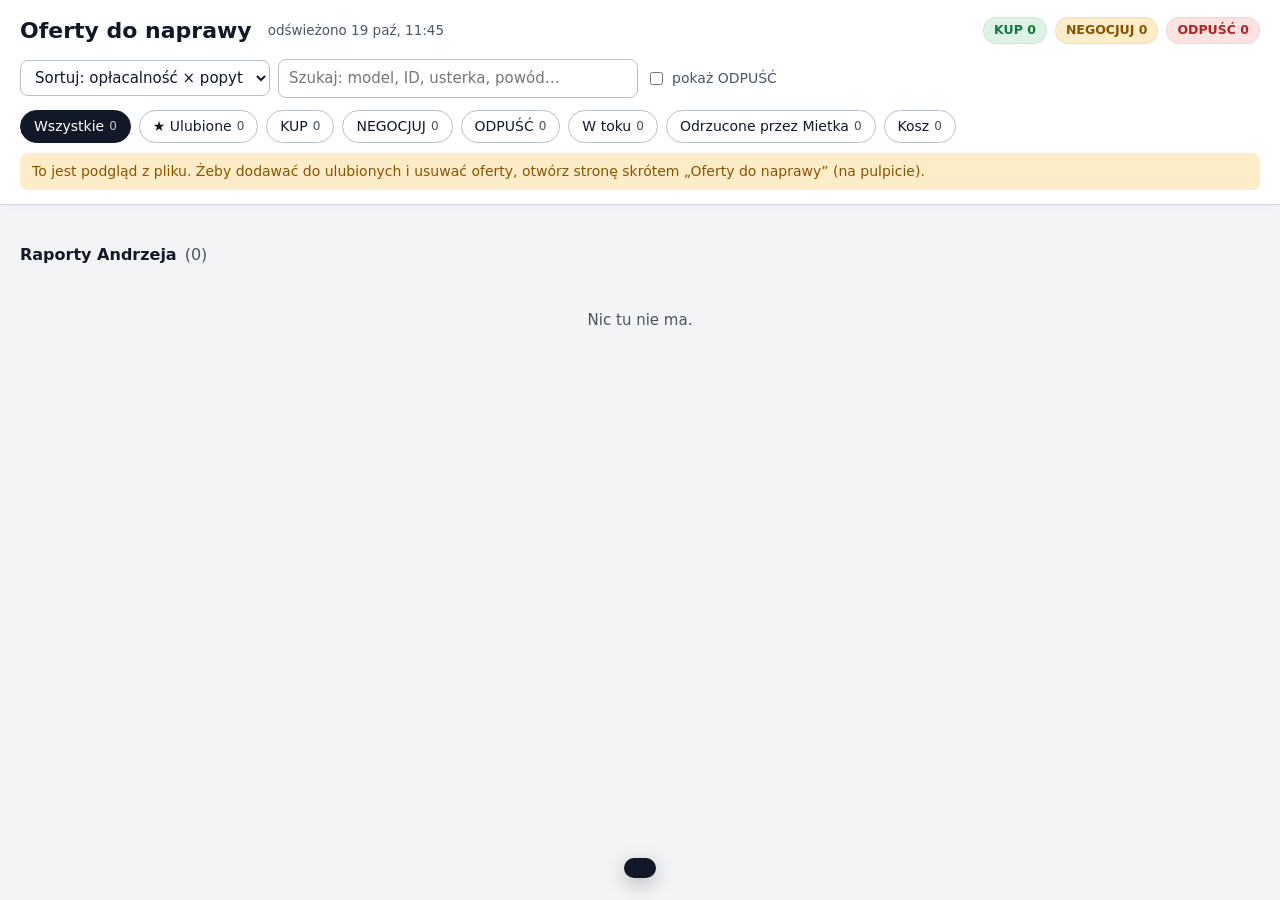
==== oferty/oferty.html @ b446073c "Add files via upload" ====
<!doctype html>
<html lang="pl">
<head>
<meta charset="utf-8">
<meta name="viewport" content="width=device-width, initial-scale=1">
<meta name="color-scheme" content="light only">
<title>Oferty do naprawy</title>
<style>
  :root {
    color-scheme: light only;
    --bg: #f3f4f6; --card: #ffffff; --fg: #111827; --muted: #4b5563; --line: #d6dae0; --soft: #f1f3f6;
    --accent: #1d5fd1; --good: #137a3f; --good-bg: #dcf3e5; --warn: #8a5300; --warn-bg: #fdecc8;
    --bad: #b42323; --bad-bg: #fde2e2; --info: #1d4fb0; --info-bg: #e0eafc; --none-bg: #e7e9ed; --star: #e0a100;
    --shadow: 0 1px 2px rgba(0,0,0,.05), 0 4px 14px rgba(0,0,0,.06); --radius: 12px;
  }
  * { box-sizing: border-box; }
  html { background: var(--bg); }
  body { margin: 0; background: var(--bg); color: var(--fg); font: 15px/1.5 "Segoe UI", system-ui, -apple-system, Roboto, sans-serif; }
  a { color: var(--accent); }
  button { font: inherit; }
  header { position: sticky; top: 0; z-index: 5; background: #fff; border-bottom: 1px solid var(--line); box-shadow: 0 1px 6px rgba(0,0,0,.04); }
  .wrap { max-width: 1400px; margin: 0 auto; padding: 14px 20px; }
  .top { display: flex; flex-wrap: wrap; align-items: center; gap: 6px 16px; }
  h1 { font-size: 22px; margin: 0; }
  .sub { color: var(--muted); font-size: 13.5px; }
  .stats { display: flex; gap: 8px; flex-wrap: wrap; margin-left: auto; }
  .tools { display: flex; flex-wrap: wrap; gap: 8px; align-items: center; margin-top: 12px; }
  select, input[type=search] { font: inherit; color: var(--fg); background: #fff; border: 1px solid #b9bfc8; border-radius: 8px; padding: 7px 10px; }
  input[type=search] { min-width: 220px; flex: 1 1 220px; max-width: 360px; }
  .chip { display: inline-flex; align-items: center; gap: 5px; border: 1px solid #b9bfc8; background: #fff; color: var(--fg); border-radius: 999px; padding: 5px 13px; font-size: 14px; cursor: pointer; }
  .chip:hover { border-color: var(--accent); }
  .chip[aria-pressed=true] { background: var(--fg); color: #fff; border-color: var(--fg); }
  .chip .n { font-size: 12px; opacity: .75; }
  label.tog { display: inline-flex; gap: 6px; align-items: center; color: var(--muted); font-size: 14px; cursor: pointer; }
  .note { background: var(--warn-bg); color: var(--warn); border-radius: 8px; padding: 8px 12px; margin-top: 10px; font-size: 14px; }
  h2 { font-size: 16px; margin: 24px 0 12px; color: var(--fg); font-weight: 700; display: flex; align-items: center; gap: 8px; }
  h2 .cnt { color: var(--muted); font-weight: 500; }
  .grid { display: grid; grid-template-columns: repeat(auto-fill, minmax(270px, 1fr)); gap: 16px; }
  .tile { position: relative; background: var(--card); border: 1px solid var(--line); border-radius: var(--radius); overflow: hidden; box-shadow: var(--shadow); display: flex; flex-direction: column; transition: transform .12s ease, border-color .12s ease; }
  .tile:hover { transform: translateY(-2px); border-color: var(--accent); }
  .tile .open { all: unset; cursor: pointer; display: flex; flex-direction: column; flex: 1; }
  .tile .open:focus-visible { outline: 3px solid var(--accent); outline-offset: -3px; }
  .tile.dim .ph img { filter: grayscale(.6); }
  .ph { position: relative; aspect-ratio: 4 / 3; background: var(--soft); overflow: hidden; }
  .ph img { width: 100%; height: 100%; object-fit: cover; display: block; }
  .ph .noimg { position: absolute; inset: 0; display: grid; place-items: center; color: var(--muted); font-size: 14px; }
  .ph .badges { position: absolute; left: 8px; top: 8px; right: 48px; display: flex; flex-wrap: wrap; gap: 6px; }
  .ph .count { position: absolute; right: 8px; bottom: 8px; background: rgba(0,0,0,.65); color: #fff; font-size: 12px; padding: 2px 8px; border-radius: 999px; }
  .star { position: absolute; right: 8px; top: 8px; z-index: 2; width: 36px; height: 36px; border-radius: 50%; border: 0; background: rgba(255,255,255,.95); box-shadow: 0 1px 4px rgba(0,0,0,.25); font-size: 20px; line-height: 36px; color: #9aa1ab; cursor: pointer; padding: 0; }
  .star.on { color: var(--star); }
  .star:hover { transform: scale(1.08); }
  .star[disabled] { cursor: not-allowed; opacity: .8; }
  .badge { display: inline-block; font-size: 12.5px; font-weight: 700; padding: 3px 10px; border-radius: 999px; white-space: nowrap; border: 1px solid rgba(0,0,0,.06); }
  .ph .badge { box-shadow: 0 1px 3px rgba(0,0,0,.18); }
  .v-KUP { background: var(--good-bg); color: var(--good); }
  .v-NEGOCJUJ { background: var(--warn-bg); color: var(--warn); }
  .v-ODPUSC { background: var(--bad-bg); color: var(--bad); }
  .v-TOKU { background: var(--info-bg); color: var(--info); }
  .v-ODRZ { background: var(--bad-bg); color: var(--bad); }
  .v-KOSZ { background: var(--none-bg); color: var(--muted); }
  .d-szybki { background: var(--good-bg); color: var(--good); }
  .d-sredni { background: var(--info-bg); color: var(--info); }
  .d-wolny { background: var(--bad-bg); color: var(--bad); }
  .d-brak { background: var(--none-bg); color: var(--muted); }
  .body { padding: 12px 14px 14px; display: flex; flex-direction: column; gap: 8px; flex: 1; }
  .title { font-weight: 650; font-size: 15.5px; line-height: 1.35; display: -webkit-box; -webkit-line-clamp: 2; -webkit-box-orient: vertical; overflow: hidden; min-height: 2.7em; }
  .money { display: flex; align-items: baseline; gap: 10px; flex-wrap: wrap; }
  .profit { font-size: 24px; font-weight: 800; letter-spacing: -.01em; }
  .pos { color: var(--good); } .neg { color: var(--bad); }
  .roi { color: var(--fg); font-weight: 600; background: var(--soft); border-radius: 6px; padding: 1px 7px; font-size: 14px; }
  .facts { display: grid; grid-template-columns: auto 1fr; gap: 3px 10px; font-size: 14px; }
  .facts dt { color: var(--muted); }
  .facts dd { margin: 0; font-weight: 600; }
  .foot { color: var(--muted); font-size: 13px; margin-top: auto; }
  .reason { background: var(--bad-bg); color: #7a1515; border-radius: 8px; padding: 7px 10px; font-size: 13.5px; }
  .risk { display: inline-flex; gap: 2px; vertical-align: -1px; margin-left: 4px; }
  .risk i { width: 6px; height: 11px; border-radius: 2px; background: #d9dde3; display: inline-block; }
  .risk i.on { background: #d88a00; } .risk.hi i.on { background: var(--bad); } .risk.lo i.on { background: var(--good); }
  .empty { color: var(--muted); padding: 30px 0; text-align: center; }
  /* szczegóły */
  dialog { border: none; padding: 0; border-radius: 14px; width: min(1120px, 96vw); max-height: 92vh; overflow: hidden; background: #fff; color: var(--fg); box-shadow: 0 20px 60px rgba(0,0,0,.35); }
  dialog::backdrop { background: rgba(17,24,39,.55); }
  .dlg { display: grid; grid-template-columns: minmax(0, 1fr) minmax(0, 1fr); grid-template-rows: 100%; height: min(92vh, 880px); }
  .gal { background: #111; display: flex; flex-direction: column; min-height: 0; }
  .gal .main { position: relative; flex: 1; min-height: 0; display: grid; place-items: center; }
  .gal .main img { max-width: 100%; max-height: 100%; object-fit: contain; display: block; }
  .gal .nav { position: absolute; top: 50%; transform: translateY(-50%); background: rgba(255,255,255,.85); color: #111; border: 0; width: 40px; height: 40px; border-radius: 50%; font-size: 22px; cursor: pointer; }
  .gal .prev { left: 10px; } .gal .next { right: 10px; }
  .thumbs { display: flex; gap: 6px; padding: 8px; overflow-x: auto; background: #1b1b1b; }
  .thumbs img { width: 64px; height: 48px; object-fit: cover; border-radius: 5px; opacity: .6; cursor: pointer; border: 2px solid transparent; flex: none; }
  .thumbs img.on { opacity: 1; border-color: #fff; }
  .info { overflow-y: auto; min-height: 0; padding: 20px 22px 24px; }
  .info h3 { margin: 0 0 8px; font-size: 19px; line-height: 1.3; padding-right: 36px; }
  .close { position: absolute; right: 12px; top: 10px; z-index: 3; background: #fff; color: var(--fg); border: 1px solid var(--line); width: 34px; height: 34px; border-radius: 50%; font-size: 19px; cursor: pointer; }
  .row { display: flex; flex-wrap: wrap; gap: 7px; align-items: center; margin: 8px 0; }
  .btn { display: inline-flex; align-items: center; gap: 6px; background: var(--accent); color: #fff; text-decoration: none; padding: 7px 14px; border-radius: 8px; font-weight: 600; font-size: 14px; border: 1px solid var(--accent); cursor: pointer; }
  .btn.ghost { background: #fff; color: var(--fg); border-color: #b9bfc8; }
  .btn.ghost.on { color: var(--warn); border-color: var(--star); background: #fff8e1; }
  .btn.danger { background: #fff; color: var(--bad); border-color: #e6a3a3; }
  .btn[disabled] { opacity: .55; cursor: not-allowed; }
  .why { background: var(--soft); border-left: 4px solid var(--accent); border-radius: 8px; padding: 10px 12px; margin: 10px 0; }
  .why.bad { border-left-color: var(--bad); background: var(--bad-bg); }
  .kpis { display: grid; grid-template-columns: repeat(auto-fill, minmax(140px, 1fr)); gap: 8px; margin: 14px 0; }
  .kpi { background: var(--soft); border: 1px solid #e3e6ea; border-radius: 10px; padding: 8px 11px; }
  .kpi .l { color: var(--muted); font-size: 12.5px; }
  .kpi .v { font-size: 18px; font-weight: 750; margin-top: 1px; }
  .sec { margin-top: 20px; }
  .sec > h4 { margin: 0 0 8px; font-size: 15px; color: var(--fg); }
  table { border-collapse: collapse; width: 100%; font-size: 14px; }
  th, td { text-align: left; padding: 7px 8px; border-bottom: 1px solid #e3e6ea; vertical-align: top; }
  th { color: var(--muted); font-weight: 600; font-size: 13px; background: var(--soft); }
  td.n, th.n { text-align: right; white-space: nowrap; }
  tr.best td { background: var(--good-bg); font-weight: 600; }
  .kv td:first-child { white-space: nowrap; color: var(--muted); width: 1%; }
  .kv td.n { white-space: normal; }
  .tbl { overflow-x: auto; }
  .desc { white-space: pre-wrap; background: var(--soft); border-radius: 10px; padding: 10px 12px; max-height: 260px; overflow-y: auto; font-size: 14px; }
  .md { font-size: 14.5px; }
  .md h4 { font-size: 15px; margin: 14px 0 6px; }
  .md table { margin: 8px 0; }
  .md code { background: var(--soft); padding: 1px 5px; border-radius: 4px; }
  .small { color: var(--muted); font-size: 13px; }
  .warn { color: var(--warn); }
  .toast { position: fixed; left: 50%; bottom: 22px; transform: translateX(-50%); background: #111827; color: #fff; padding: 10px 16px; border-radius: 10px; font-size: 14px; z-index: 50; box-shadow: 0 6px 20px rgba(0,0,0,.25); display: flex; gap: 12px; align-items: center; }
  .toast button { background: none; border: 0; color: #93c5fd; font-weight: 700; cursor: pointer; }
  @media (max-width: 820px) {
    .dlg { grid-template-columns: minmax(0, 1fr); grid-template-rows: auto auto; height: auto; max-height: 92vh; overflow-y: auto; }
    .info { overflow: visible; }
    .gal .main { min-height: 240px; }
    .gal .main img { max-height: 46vh; }
  }
</style>
</head>
<body>
<header>
  <div class="wrap">
    <div class="top">
      <h1>Oferty do naprawy</h1>
      <span class="sub" id="gen"></span>
      <div class="stats" id="stats"></div>
    </div>
    <div class="tools">
      <select id="sort" aria-label="Sortowanie">
        <option value="score">Sortuj: opłacalność × popyt</option>
        <option value="profit">Sortuj: zysk</option>
        <option value="roi">Sortuj: ROI</option>
        <option value="demand">Sortuj: popyt</option>
        <option value="risk">Sortuj: najniższe ryzyko</option>
        <option value="price">Sortuj: najtańsze</option>
        <option value="new">Sortuj: najnowsze</option>
      </select>
      <input type="search" id="q" placeholder="Szukaj: model, ID, usterka, powód…">
      <label class="tog"><input type="checkbox" id="showSkip"> pokaż ODPUŚĆ</label>
    </div>
    <div class="tools" id="vf"></div>
    <div id="modeNote"></div>
  </div>
</header>
<main><div class="wrap" id="app"></div></main>

<dialog id="dlg" aria-label="Szczegóły oferty"></dialog>
<div id="toast" class="toast" hidden></div>

<script id="dane" type="application/json">{"generated":"2026-10-19T11:45:15.328Z","offers":[]}</script>
<script>
(function () {
  'use strict';
  const TRYB = "plik";
  const LIVE = TRYB === 'serwer' && location.protocol.startsWith('http');
  let RAW = JSON.parse(document.getElementById('dane').textContent || 'null') || { generated: null, offers: [] };
  const $ = (s, r) => (r || document).querySelector(s);
  const esc = (v) => String(v == null ? '' : v).replace(/[&<>"']/g, (c) => ({ '&': '&amp;', '<': '&lt;', '>': '&gt;', '"': '&quot;', "'": '&#39;' }[c]));
  const safeUrl = (u) => (typeof u === 'string' && /^https?:\/\//i.test(u) ? u : null);
  const num = (v) => (v == null || v === '' || !Number.isFinite(Number(v)) ? null : Number(v));
  const zl = (v) => (num(v) == null ? '–' : Math.round(num(v)).toLocaleString('pl-PL') + ' zł');
  const signed = (v) => (num(v) == null ? '–' : (num(v) >= 0 ? '+' : '−') + Math.abs(Math.round(num(v))).toLocaleString('pl-PL') + ' zł');
  const pct = (v) => (num(v) == null ? '–' : Math.round(num(v)) + '%');
  const fold = (s) => String(s || '').toLowerCase().normalize('NFD').replace(/[̀-ͯ]/g, '').replace(/ł/g, 'l');
  const when = (iso) => { if (!iso) return ''; const d = new Date(iso); return isNaN(d) ? '' : d.toLocaleString('pl-PL', { day: 'numeric', month: 'short', hour: '2-digit', minute: '2-digit' }); };

  const DEMAND = {
    szybki: { label: 'popyt szybki', cls: 'd-szybki', w: 1, rank: 0 },
    sredni: { label: 'popyt średni', cls: 'd-sredni', w: 0.85, rank: 1 },
    brak: { label: 'popyt: brak danych', cls: 'd-brak', w: 0.75, rank: 2 },
    wolny: { label: 'popyt wolny', cls: 'd-wolny', w: 0.6, rank: 3 }
  };
  const VERDICT = { KUP: { cls: 'v-KUP', label: 'KUP', rank: 0 }, NEGOCJUJ: { cls: 'v-NEGOCJUJ', label: 'NEGOCJUJ', rank: 1 }, ODPUSC: { cls: 'v-ODPUSC', label: 'ODPUŚĆ', rank: 3 } };

  function demandKey(v) {
    const f = fold(typeof v === 'object' && v ? v.level : v);
    if (/szyb/.test(f)) return 'szybki';
    if (/sred/.test(f)) return 'sredni';
    if (/woln/.test(f)) return 'wolny';
    return 'brak';
  }
  function verdictKey(v) {
    const f = fold(v).toUpperCase();
    if (/NEGOC/.test(f)) return 'NEGOCJUJ';
    if (/ODPUS/.test(f)) return 'ODPUSC';
    if (/\bKUP\b/.test(f) && !/NIE KUP/.test(f)) return 'KUP';
    return null;
  }

  function normalize(o) {
    const sz = o.sz && !o.sz.__error ? o.sz : {};
    const r = o.r && !o.r.__error ? o.r : null;
    const odrz = o.odrz && !o.odrz.__error ? o.odrz : null;
    const variants = r && Array.isArray(r.warianty) ? r.warianty.filter(Boolean) : [];
    let best = variants.find((v) => v.najlepszy) || null;
    if (!best) for (const v of variants) if (num(v.zysk) != null && (!best || num(v.zysk) > num(best.zysk))) best = v;
    const status = o.kosz ? 'kosz' : r ? 'raport' : odrz ? 'odrzucona' : 'w toku';
    let vk = r ? verdictKey(r.werdykt) : null;
    const dk = demandKey((r && r.popyt) || sz.demand);
    const buy = r && num(r.koszt_zakupu) != null ? num(r.koszt_zakupu) : num(sz.price_pln) != null ? num(sz.price_pln) + (num(sz.shipping_pln) || 0) : null;
    // „KUP” przy cenie powyżej ceny maksymalnej to w praktyce negocjacja
    if (vk === 'KUP' && r && num(r.cena_max) != null && buy != null && buy > num(r.cena_max)) vk = 'NEGOCJUJ';
    const wer = o.wer && !o.wer.__error ? o.wer : null;
    const profit = best ? num(best.zysk) : null;
    const photos = [].concat(sz.photos || [], (r && r.zdjecia) || [], sz.photo || []).map(safeUrl).filter((u, i, a) => u && a.indexOf(u) === i);
    const score = profit != null ? profit * DEMAND[dk].w : num(sz.repair_budget_pln) != null ? num(sz.repair_budget_pln) * DEMAND[dk].w * 0.5 : -1e9;
    return {
      id: o.id, raw: o, sz, r, odrz, wer, status, vk, dk, best, variants, buy, profit, photos, score,
      roi: best ? num(best.roi) : null,
      fav: !!o.ulubione,
      added: sz.saved_at || o.updated,
      deletedAt: o.del && o.del.usunieto,
      title: sz.title || (r && r.model) || o.id,
      url: safeUrl(sz.url) || safeUrl(r && r.link),
      portal: sz.portal || (o.id.split('-')[0] || ''),
      risk: r ? num(r.ryzyko) : null,
      errors: ['sz', 'r', 'odrz', 'wer'].filter((k) => o[k] && o[k].__error).map((k) => o[k].__error),
      text: fold([o.id, sz.title, r && r.model, r && r.diagnoza, r && r.uzasadnienie, sz.description, odrz && odrz.powod].join(' '))
    };
  }

  let ALL = [];
  const load = () => { ALL = RAW.offers.map(normalize); };
  load();

  const state = { sort: 'score', view: 'all', q: '', showSkip: false };
  try { Object.assign(state, JSON.parse(localStorage.getItem('oferty-stan') || '{}')); } catch (_) { /* brak pamięci */ }
  const save = () => { try { localStorage.setItem('oferty-stan', JSON.stringify(state)); } catch (_) { /* brak */ } };

  function sorter(key) {
    const nz = (v, d) => (v == null ? d : v);
    return {
      score: (a, b) => nz(a.vk && VERDICT[a.vk].rank, 2) - nz(b.vk && VERDICT[b.vk].rank, 2) || b.score - a.score,
      profit: (a, b) => nz(b.profit, -1e9) - nz(a.profit, -1e9),
      roi: (a, b) => nz(b.roi, -1e9) - nz(a.roi, -1e9),
      demand: (a, b) => DEMAND[a.dk].rank - DEMAND[b.dk].rank || b.score - a.score,
      risk: (a, b) => nz(a.risk, 99) - nz(b.risk, 99) || b.score - a.score,
      price: (a, b) => nz(a.buy, 1e9) - nz(b.buy, 1e9),
      new: (a, b) => String(b.added || '').localeCompare(String(a.added || ''))
    }[key] || sorter('score');
  }

  function riskBar(r) {
    if (r == null) return '';
    const cls = r >= 7 ? 'hi' : r <= 3 ? 'lo' : '';
    let s = '<span class="risk ' + cls + '" title="Ryzyko ' + r + '/10">';
    for (let i = 1; i <= 10; i++) s += '<i class="' + (i <= r ? 'on' : '') + '"></i>';
    return s + '</span>';
  }

  function statusBadge(x) {
    if (x.status === 'kosz') return '<span class="badge v-KOSZ">W KOSZU</span>';
    if (x.status === 'odrzucona') return '<span class="badge v-ODRZ">ODRZUCONA</span>';
    if (x.status === 'w toku') return '<span class="badge v-TOKU">W TOKU</span>';
    return x.vk ? '<span class="badge ' + VERDICT[x.vk].cls + '">' + VERDICT[x.vk].label + '</span>' : '<span class="badge v-TOKU">RAPORT</span>';
  }

  const starBtn = (x) => '<button class="star' + (x.fav ? ' on' : '') + '" data-star="' + esc(x.id) + '" title="' +
    (LIVE ? (x.fav ? 'Usuń z ulubionych' : 'Dodaj do ulubionych') : 'Ulubione działają po otwarciu skrótem „Oferty do naprawy”') + '"' + (LIVE ? '' : ' disabled') + '>' + (x.fav ? '★' : '☆') + '</button>';

  function tile(x) {
    const img = x.photos[0];
    let money;
    if (x.profit != null) {
      money = '<div class="money"><span class="profit ' + (x.profit >= 0 ? 'pos' : 'neg') + '">' + signed(x.profit) + '</span>' +
        (x.roi != null ? '<span class="roi">ROI ' + pct(x.roi) + '</span>' : '') + '</div>';
    } else if (num(x.sz.repair_budget_pln) != null) {
      money = '<div class="money"><span class="profit" style="font-size:19px">Budżet na naprawę: ' + zl(x.sz.repair_budget_pln) + '</span></div>';
    } else money = '';
    const facts = [['Zakup', zl(x.buy)]];
    if (x.r && num(x.r.cena_max) != null) facts.push(['Kup maks. za', zl(x.r.cena_max)]);
    if (x.status !== 'raport' && num(x.sz.used_median_pln) != null) facts.push(['Mediana ofert sprawnych', zl(x.sz.used_median_pln)]);
    if (x.risk != null) facts.push(['Ryzyko', x.risk + '/10' + riskBar(x.risk)]);
    if (x.best && x.best.nazwa) facts.push(['Wariant', esc(x.best.nazwa)]);
    return '<article class="tile' + (x.vk === 'ODPUSC' || x.status === 'kosz' ? ' dim' : '') + '">' + starBtn(x) +
      '<button class="open" data-id="' + esc(x.id) + '" aria-label="Szczegóły: ' + esc(x.title) + '">' +
      '<div class="ph">' + (img ? '<img loading="lazy" src="' + esc(img) + '" alt="" onerror="this.remove()">' : '') +
      '<div class="noimg">' + (img ? '' : 'brak zdjęcia') + '</div>' +
      '<div class="badges">' + statusBadge(x) + (x.r && x.r.rynek_uwagi ? '<span class="badge" style="background:#fff4d6;color:#805400">RYNEK DO WERYFIKACJI</span>' : '') + '<span class="badge ' + DEMAND[x.dk].cls + '">' + esc(DEMAND[x.dk].label) + '</span></div>' +
      (x.photos.length > 1 ? '<span class="count">' + x.photos.length + ' zdjęć</span>' : '') + '</div>' +
      '<div class="body"><div class="title">' + esc(x.title) + '</div>' + money +
      '<dl class="facts">' + facts.map(([k, v]) => '<dt>' + k + '</dt><dd>' + v + '</dd>').join('') + '</dl>' +
      (x.status === 'odrzucona' && x.odrz && x.odrz.powod ? '<div class="reason"><b>Mietek:</b> ' + esc(x.odrz.powod) + '</div>' : '') +
      (x.errors.length ? '<div class="small warn">Błąd danych: ' + esc(x.errors.join('; ')) + '</div>' : '') +
      '<div class="foot">' + esc(x.portal) + ' · ' + esc(x.status === 'kosz' ? 'usunięto ' + when(x.deletedAt) : 'dodano ' + when(x.added)) + '</div>' +
      '</div></button></article>';
  }

  const VIEWS = [
    ['all', 'Wszystkie', (x) => x.status !== 'kosz'],
    ['fav', '★ Ulubione', (x) => x.fav && x.status !== 'kosz'],
    ['KUP', 'KUP', (x) => x.status === 'raport' && x.vk === 'KUP'],
    ['NEGOCJUJ', 'NEGOCJUJ', (x) => x.status === 'raport' && x.vk === 'NEGOCJUJ'],
    ['ODPUSC', 'ODPUŚĆ', (x) => x.status === 'raport' && x.vk === 'ODPUSC'],
    ['toku', 'W toku', (x) => x.status === 'w toku'],
    ['odrz', 'Odrzucone przez Mietka', (x) => x.status === 'odrzucona'],
    ['kosz', 'Kosz', (x) => x.status === 'kosz']
  ];

  function section(title, list, extra) {
    return '<h2>' + title + ' <span class="cnt">(' + list.length + ')</span></h2>' + (extra || '') +
      (list.length ? '<div class="grid">' + list.map(tile).join('') + '</div>' : '<div class="empty">Nic tu nie ma.</div>');
  }

  function render() {
    const q = fold(state.q.trim());
    const match = (x) => !q || x.text.includes(q);
    const sort = sorter(state.sort);
    let html = '';
    if (state.view === 'all') {
      const reports = ALL.filter((x) => x.status === 'raport' && match(x) && (state.showSkip || x.vk !== 'ODPUSC')).sort(sort);
      const pending = ALL.filter((x) => x.status === 'w toku' && match(x)).sort(sort);
      const rejected = ALL.filter((x) => x.status === 'odrzucona' && match(x)).sort(sorter('new'));
      html += section('Raporty Andrzeja', reports);
      if (pending.length) html += section('W toku – czekają na Mietka, Rabina lub Andrzeja', pending);
      if (rejected.length) html += section('Odrzucone przez Mietka', rejected, '<div class="small" style="margin:-6px 0 10px">Powód odrzucenia jest na kafelku. Kliknij, żeby zobaczyć zdjęcia, opis i cenę.</div>');
    } else {
      const v = VIEWS.find((w) => w[0] === state.view) || VIEWS[0];
      const list = ALL.filter((x) => v[2](x) && match(x)).sort(state.view === 'kosz' ? (a, b) => String(b.deletedAt || '').localeCompare(String(a.deletedAt || '')) : sort);
      html += section(v[1], list, state.view === 'kosz' ? '<div class="small" style="margin:-6px 0 10px">Otwórz ofertę, żeby ją przywrócić albo usunąć na zawsze.</div>' : '');
    }
    $('#app').innerHTML = html;
  }

  function header() {
    const c = { KUP: 0, NEGOCJUJ: 0, ODPUSC: 0 };
    for (const x of ALL) if (x.status === 'raport' && x.vk) c[x.vk]++;
    $('#gen').textContent = RAW.generated ? 'odświeżono ' + when(RAW.generated) : '';
    $('#stats').innerHTML = '<span class="badge v-KUP">KUP ' + c.KUP + '</span><span class="badge v-NEGOCJUJ">NEGOCJUJ ' + c.NEGOCJUJ + '</span>' +
      '<span class="badge v-ODPUSC">ODPUŚĆ ' + c.ODPUSC + '</span>';
    $('#vf').innerHTML = VIEWS.map(([k, l, f]) => '<button class="chip" data-v="' + k + '" aria-pressed="' + (state.view === k) + '">' + l +
      ' <span class="n">' + ALL.filter(f).length + '</span></button>').join('');
    $('#sort').value = state.sort;
    $('#q').value = state.q;
    $('#showSkip').checked = !!state.showSkip;
    $('#modeNote').innerHTML = LIVE ? '' : '<div class="note">To jest podgląd z pliku. Żeby dodawać do ulubionych i usuwać oferty, otwórz stronę skrótem „Oferty do naprawy” (na pulpicie).</div>';
  }

  // ---- Markdown z raportu (bez HTML z zewnątrz: najpierw escape) ----
  function inline(s) {
    return esc(s)
      .replace(/`([^`]+)`/g, '<code>$1</code>')
      .replace(/\*\*([^*]+)\*\*/g, '<b>$1</b>')
      .replace(/(^|[\s(])_([^_]+)_(?=[\s).,;:!?]|$)/g, '$1<i>$2</i>')
      .replace(/\[([^\]]+)\]\((https?:\/\/[^\s)]+)\)/g, (m, t, u) => '<a href="' + u + '" target="_blank" rel="noopener">' + t + '</a>')
      .replace(/(^|[\s(])(https?:\/\/[^\s<)]+)/g, (m, p, u) => p + '<a href="' + u + '" target="_blank" rel="noopener">' + (u.length > 60 ? u.slice(0, 57) + '…' : u) + '</a>');
  }
  function markdown(md) {
    const lines = String(md || '').replace(/\r/g, '').split('\n');
    const out = [];
    let i = 0;
    const cells = (l) => l.trim().replace(/^\||\|$/g, '').split('|').map((c) => c.trim());
    while (i < lines.length) {
      const l = lines[i];
      if (/^\s*\|.*\|\s*$/.test(l) && i + 1 < lines.length && /^\s*\|?\s*:?-{3,}/.test(lines[i + 1])) {
        const head = cells(l);
        i += 2;
        const rows = [];
        while (i < lines.length && /^\s*\|.*\|\s*$/.test(lines[i])) rows.push(cells(lines[i++]));
        out.push('<div class="tbl"><table><thead><tr>' + head.map((h) => '<th>' + inline(h) + '</th>').join('') + '</tr></thead><tbody>' +
          rows.map((r) => '<tr>' + r.map((c) => '<td>' + inline(c) + '</td>').join('') + '</tr>').join('') + '</tbody></table></div>');
        continue;
      }
      let m;
      if ((m = l.match(/^(#{1,6})\s+(.*)$/))) { out.push('<h4>' + inline(m[2]) + '</h4>'); i++; continue; }
      if (/^\s*([-*•]|\d+[.)])\s+/.test(l)) {
        const ordered = /^\s*\d+[.)]/.test(l);
        const items = [];
        while (i < lines.length && /^\s*([-*•]|\d+[.)])\s+/.test(lines[i])) items.push(lines[i++].replace(/^\s*([-*•]|\d+[.)])\s+/, ''));
        out.push((ordered ? '<ol>' : '<ul>') + items.map((t) => '<li>' + inline(t) + '</li>').join('') + (ordered ? '</ol>' : '</ul>'));
        continue;
      }
      if (/^\s*(-{3,}|\*{3,})\s*$/.test(l)) { out.push('<hr>'); i++; continue; }
      if (!l.trim()) { i++; continue; }
      const para = [];
      while (i < lines.length && lines[i].trim() && !/^(#{1,6})\s|^\s*([-*•]|\d+[.)])\s+|^\s*\|/.test(lines[i])) para.push(lines[i++]);
      if (para.length) out.push('<p>' + para.map(inline).join('<br>') + '</p>');
      else i++;
    }
    return out.join('');
  }

  // ---- Szczegóły ----
  const dlg = $('#dlg');
  let cur = null;
  let photoIdx = 0;

  function kpi(l, v, cls) { return '<div class="kpi"><div class="l">' + esc(l) + '</div><div class="v ' + (cls || '') + '">' + v + '</div></div>'; }
  function link(u, t) { const s = safeUrl(u); return s ? '<a href="' + esc(s) + '" target="_blank" rel="noopener">' + esc(t || 'link') + '</a>' : ''; }

  function partCell(p) {
    if (!p) return '–';
    if (typeof p === 'string') return esc(p);
    const price = num(p.cena) != null ? zl(p.cena) + (num(p.dostawa) ? ' + ' + zl(p.dostawa) + ' dostawa' : '') : (p.brak || p.cena === 'brak' ? 'brak' : '–');
    // link do wyszukiwania zamiast do konkretnej oferty – cena niesprawdzona
    const search = p.link && /\/listing|\/kategoria|\/wholesale|\/w\/wholesale|SearchText=|[?&](string|q|query|search)=|\/oferty\/q|\/q-|\/szukaj/i.test(p.link);
    return price + (p.link ? ' · ' + link(p.link, search ? 'wyszukiwanie' : 'oferta') : ' · <span class="warn">brak linku</span>') +
      (search ? '<div class="small warn">⚠ link do wyszukiwania, nie do oferty – cena niesprawdzona</div>' : '') +
      (p.opis ? '<div class="small">' + esc(p.opis) + '</div>' : '');
  }

  function actions(x) {
    const dis = LIVE ? '' : ' disabled title="Działa po otwarciu skrótem „Oferty do naprawy”"';
    if (x.status === 'kosz') {
      return '<button class="btn ghost" data-act="przywroc"' + dis + '>↩ Przywróć</button><button class="btn danger" data-act="usun-na-zawsze"' + dis + '>Usuń na zawsze</button>';
    }
    return '<button class="btn ghost' + (x.fav ? ' on' : '') + '" data-act="ulubione"' + dis + '>' + (x.fav ? '★ W ulubionych' : '☆ Dodaj do ulubionych') + '</button>' +
      '<button class="btn danger" data-act="usun"' + dis + '>🗑 Usuń</button>';
  }

  function details(x) {
    const r = x.r || {};
    const sz = x.sz;
    const d = sz.demand || {};
    let h = '<button class="close" aria-label="Zamknij">×</button><div class="dlg">';
    h += '<div class="gal"><div class="main">' + (x.photos.length ? '<img id="big" alt="">' : '<div class="small" style="color:#ccc">brak zdjęć</div>') +
      (x.photos.length > 1 ? '<button class="nav prev" aria-label="Poprzednie">‹</button><button class="nav next" aria-label="Następne">›</button>' : '') + '</div>' +
      (x.photos.length > 1 ? '<div class="thumbs">' + x.photos.map((p, i) => '<img data-i="' + i + '" src="' + esc(p) + '" alt="" loading="lazy">').join('') + '</div>' : '') + '</div>';
    h += '<div class="info"><h3>' + esc(x.title) + '</h3><div class="row">' + statusBadge(x);
    if (x.vk && num(r.cena_max) != null) h += '<span class="badge ' + VERDICT[x.vk].cls + '">kup maks. za ' + zl(r.cena_max) + '</span>';
    h += '<span class="badge ' + DEMAND[x.dk].cls + '">' + esc(DEMAND[x.dk].label) + '</span></div>';
    h += '<div class="row">' + (x.url ? '<a class="btn" href="' + esc(x.url) + '" target="_blank" rel="noopener">Otwórz ofertę ↗</a>' : '') + actions(x) + '</div>';
    h += '<div class="small">' + esc(x.id) + ' · ' + esc(x.portal) + (sz.location ? ' · ' + esc(sz.location) : '') + ' · dodano ' + esc(when(x.added)) +
      (x.status === 'kosz' ? ' · usunięto ' + esc(when(x.deletedAt)) : '') + '</div>';
    if (x.odrz && x.odrz.powod) h += '<div class="why bad"><b>Mietek odrzucił:</b> ' + inline(x.odrz.powod) + '</div>';
    if (r.uzasadnienie) h += '<div class="why"><b>Werdykt Andrzeja:</b> ' + inline(r.uzasadnienie) + '</div>';
    if (x.errors.length) h += '<div class="why bad">Błąd w plikach danych: ' + esc(x.errors.join('; ')) + '</div>';

    h += '<div class="kpis">' +
      kpi('Cena zakupu z dostawą', zl(x.buy)) +
      kpi('Cena sprzedaży przyjęta', zl(num(r.wartosc_sprzedazy) != null ? r.wartosc_sprzedazy : sz.used_median_pln)) +
      (x.profit != null ? kpi('Najlepszy zysk netto', signed(x.profit), x.profit >= 0 ? 'pos' : 'neg') : kpi('Budżet na naprawę', zl(sz.repair_budget_pln))) +
      (x.roi != null ? kpi('ROI', pct(x.roi)) : '') +
      (x.risk != null ? kpi('Ryzyko', x.risk + '/10 ' + riskBar(x.risk)) : '') +
      (num(r.czas_pracy_h) != null ? kpi('Czas pracy', num(r.czas_pracy_h) + ' h') : '') +
      (num(r.zysk_najgorszy) != null ? kpi('Najgorszy scenariusz', signed(r.zysk_najgorszy), num(r.zysk_najgorszy) >= 0 ? 'pos' : 'neg') : '') +
      (num(r.zysk_plan_b) != null ? kpi('Plan B (na części)', signed(r.zysk_plan_b), num(r.zysk_plan_b) >= 0 ? 'pos' : 'neg') : '') +
      '</div>';

    if (r.rynek_uwagi) h += '<div class="why"><b>Uwaga o cenach porównawczych:</b> ' + inline(r.rynek_uwagi) + '</div>';

    if (x.variants.length) {
      h += '<div class="sec"><h4>Warianty naprawy</h4><div class="tbl"><table><thead><tr><th>Wariant</th><th class="n">Części</th><th class="n">Szansa</th><th class="n">Czas</th><th class="n">Zysk</th><th class="n">ROI</th></tr></thead><tbody>' +
        x.variants.map((v) => '<tr class="' + (v === x.best ? 'best' : '') + '"><td>' + esc(v.nazwa || '') + (v.uwagi ? '<div class="small">' + esc(v.uwagi) + '</div>' : '') + '</td><td class="n">' + zl(v.koszt_czesci) +
          '</td><td class="n">' + pct(v.szansa_pct) + '</td><td class="n">' + (num(v.czas_h) != null ? num(v.czas_h) + ' h' : '–') + '</td><td class="n ' + (num(v.zysk) >= 0 ? 'pos' : 'neg') + '">' + signed(v.zysk) +
          '</td><td class="n">' + pct(v.roi) + '</td></tr>').join('') + '</tbody></table></div>' +
        (r.prog_oplacalnosci_plyty ? '<div class="small" style="margin-top:6px">' + inline(r.prog_oplacalnosci_plyty) + '</div>' : '') + '</div>';
    }
    if (r.diagnoza) h += '<div class="sec"><h4>Diagnoza (Mietek)</h4><div>' + inline(r.diagnoza) + '</div></div>';
    if (Array.isArray(r.czesci) && r.czesci.length) {
      h += '<div class="sec"><h4>Części (Rabin)</h4><div class="tbl"><table><thead><tr><th>Część</th><th>Tania</th><th>OEM</th></tr></thead><tbody>' +
        r.czesci.map((p) => '<tr><td>' + esc(p.nazwa || '') + (p.grupa ? '<div class="small">' + esc(p.grupa) + '</div>' : '') + '</td><td>' + partCell(p.tania) + '</td><td>' + partCell(p.oem) + '</td></tr>').join('') +
        '</tbody></table></div></div>';
    }
    h += '<div class="sec"><h4>Rynek i popyt</h4><div class="tbl"><table class="kv"><tbody>' +
      '<tr><td>Cena w ofercie</td><td class="n">' + zl(sz.price_pln) + (num(sz.shipping_pln) != null ? ' + dostawa ' + zl(sz.shipping_pln) : '') + '</td></tr>' +
      '<tr><td>Mediana aktywnych ofert sprawnych</td><td class="n">' + zl(sz.used_median_pln) + ' (' + (sz.used_offers || 0) + ' ofert; kwartyle ' + zl(sz.used_p25_pln) + '–' + zl(sz.used_p75_pln) + '; ceny ogłoszeń, nie transakcji)</td></tr>' +
      '<tr><td>Budżet na naprawę</td><td class="n">' + zl(sz.repair_budget_pln) + '</td></tr>' +
      '<tr><td>Popyt</td><td class="n">' + esc(d.level || DEMAND[x.dk].label) + (num(d.median_listing_age_days) != null ? ' · ogłoszenia wiszą średnio ' + d.median_listing_age_days + ' dni, starszych niż 30 dni: ' + d.older_than_30_days_pct + '%' : '') + '</td></tr>' +
      (sz.search_query ? '<tr><td>Porównywane z</td><td class="n">„' + esc(sz.search_query) + '”</td></tr>' : '') +
      '</tbody></table></div>' +
      (Array.isArray(sz.comparables) && sz.comparables.length ? '<details style="margin-top:6px"><summary class="small" style="cursor:pointer">Zapisane oferty porównawcze (' + sz.comparables.length + ')</summary><div class="tbl"><table><tbody>' +
        sz.comparables.map((c) => '<tr><td>' + (safeUrl(c.url) ? link(c.url, c.title) : esc(c.title)) + '</td><td class="n">' + zl(c.price) + '</td></tr>').join('') + '</tbody></table></div></details>' : '') + '</div>';
    const li = (a) => '<ul>' + a.map((t) => '<li>' + esc(typeof t === 'string' ? t : t.text || '') + '</li>').join('') + '</ul>';
    const w = x.wer;
    if (w) {
      if (Array.isArray(w.usterki) && w.usterki.length) h += '<div class="sec"><h4>Usterki z opisu (sprawdził Mietek)</h4>' + li(w.usterki) + '</div>';
      if (Array.isArray(w.ostrzezenia) && w.ostrzezenia.length) h += '<div class="sec"><h4>Ostrzeżenia (sprawdził Mietek)</h4>' + li(w.ostrzezenia) + '</div>';
      if (Array.isArray(w.poprawki) && w.poprawki.length) h += '<div class="sec"><h4>Poprawki Mietka do danych Adiego</h4><ul>' +
        w.poprawki.map((p) => '<li><s>' + esc(p.adi || '') + '</s> → ' + esc(p.mietek || '') + '</li>').join('') + '</ul></div>';
    } else if (Array.isArray(sz.risks) && sz.risks.length) h += '<div class="sec"><h4>Ostrzeżenia (automatyczne, niesprawdzone)</h4>' + li(sz.risks) + '</div>';
    if (sz.description) h += '<div class="sec"><h4>Opis sprzedającego</h4><div class="desc">' + esc(sz.description) + '</div></div>';
    if (r.raport_md) h += '<div class="sec"><h4>Pełny raport Andrzeja</h4><div class="md">' + markdown(r.raport_md) + '</div></div>';
    h += '</div></div>';
    return h;
  }

  function showPhoto(i) {
    if (!cur || !cur.photos.length) return;
    photoIdx = (i + cur.photos.length) % cur.photos.length;
    const big = $('#big', dlg);
    if (big) big.src = cur.photos[photoIdx];
    dlg.querySelectorAll('.thumbs img').forEach((t) => t.classList.toggle('on', Number(t.dataset.i) === photoIdx));
    const on = dlg.querySelector('.thumbs img.on');
    const strip = dlg.querySelector('.thumbs');
    if (on && strip) strip.scrollLeft = Math.max(0, on.offsetLeft - strip.clientWidth / 2 + on.clientWidth / 2);
  }

  function open(id, keepPhoto) {
    cur = ALL.find((x) => x.id === id);
    if (!cur) { if (dlg.open) dlg.close(); return; }
    const idx = keepPhoto ? photoIdx : 0;
    dlg.innerHTML = details(cur);
    if (!dlg.open) dlg.showModal();
    showPhoto(idx);
    history.replaceState(null, '', '#' + encodeURIComponent(id));
  }

  // ---- Zmiany (tylko przez lokalny serwer) ----
  let toastTimer = null;
  function toast(text, undo) {
    const t = $('#toast');
    t.innerHTML = esc(text) + (undo ? '<button id="undo">Cofnij</button>' : '');
    t.hidden = false;
    if (undo) $('#undo').onclick = () => { t.hidden = true; undo(); };
    clearTimeout(toastTimer);
    toastTimer = setTimeout(() => { t.hidden = true; }, undo ? 7000 : 3500);
  }

  async function api(path, body) {
    const r = await fetch(path, { method: 'POST', headers: { 'content-type': 'application/json', 'x-oferty': '1' }, body: JSON.stringify(body) });
    const j = await r.json().catch(() => ({ ok: false, error: 'HTTP ' + r.status }));
    if (!j.ok) throw new Error(j.error || 'błąd');
    await refresh(true);
  }

  async function act(name, x) {
    if (!LIVE || !x) return;
    try {
      if (name === 'ulubione') {
        await api('/api/ulubione', { id: x.id, wartosc: !x.fav });
        toast(!x.fav ? 'Dodano do ulubionych' : 'Usunięto z ulubionych');
      } else if (name === 'usun') {
        await api('/api/usun', { id: x.id });
        if (dlg.open) dlg.close();
        toast('Przeniesiono do kosza: ' + x.title, () => api('/api/przywroc', { id: x.id }).then(() => toast('Przywrócono')).catch((e) => toast('Nie udało się: ' + e.message)));
      } else if (name === 'przywroc') {
        await api('/api/przywroc', { id: x.id });
        if (dlg.open) dlg.close();
        toast('Przywrócono: ' + x.title);
      } else if (name === 'usun-na-zawsze') {
        if (!confirm('Usunąć na zawsze „' + x.title + '”? Pliki oferty zostaną skasowane z dysku.')) return;
        await api('/api/usun-na-zawsze', { id: x.id });
        if (dlg.open) dlg.close();
        toast('Usunięto na zawsze');
      }
    } catch (e) {
      toast('Nie udało się: ' + e.message + (/fetch/i.test(e.message) ? ' – czy serwer strony działa? Otwórz skrót „Oferty do naprawy”.' : ''));
    }
  }

  let lastSig = '';
  async function refresh(force) {
    if (!LIVE) return;
    try {
      const r = await fetch('/api/dane', { cache: 'no-store' });
      const j = await r.json();
      const sig = JSON.stringify(j.offers);
      if (!force && sig === lastSig) return;
      lastSig = sig;
      RAW = { generated: j.generated, offers: j.offers };
      load(); header(); render();
      if (dlg.open && cur) open(cur.id, true);
    } catch (_) { /* serwer chwilowo niedostępny */ }
  }

  dlg.addEventListener('click', (e) => {
    if (e.target === dlg || e.target.closest('.close')) return dlg.close();
    if (e.target.closest('.prev')) return showPhoto(photoIdx - 1);
    if (e.target.closest('.next')) return showPhoto(photoIdx + 1);
    const t = e.target.closest('.thumbs img');
    if (t) return showPhoto(Number(t.dataset.i));
    const a = e.target.closest('[data-act]');
    if (a && !a.disabled) act(a.dataset.act, cur);
  });
  dlg.addEventListener('close', () => { cur = null; history.replaceState(null, '', location.pathname + location.search); });
  document.addEventListener('keydown', (e) => {
    if (!dlg.open) return;
    if (e.key === 'ArrowLeft') showPhoto(photoIdx - 1);
    if (e.key === 'ArrowRight') showPhoto(photoIdx + 1);
  });
  $('#app').addEventListener('click', (e) => {
    const s = e.target.closest('[data-star]');
    if (s) { if (!s.disabled) act('ulubione', ALL.find((x) => x.id === s.dataset.star)); return; }
    const el = e.target.closest('[data-id]');
    if (el) open(el.dataset.id);
  });
  $('#sort').addEventListener('change', (e) => { state.sort = e.target.value; save(); render(); });
  $('#q').addEventListener('input', (e) => { state.q = e.target.value; save(); render(); });
  $('#showSkip').addEventListener('change', (e) => { state.showSkip = e.target.checked; save(); render(); });
  $('#vf').addEventListener('click', (e) => {
    const b = e.target.closest('[data-v]');
    if (!b) return;
    state.view = b.dataset.v; save(); header(); render();
  });

  if (!VIEWS.some((v) => v[0] === state.view)) state.view = 'all';
  header();
  render();
  if (location.hash.length > 1) open(decodeURIComponent(location.hash.slice(1)));

  if (LIVE) {
    lastSig = JSON.stringify(RAW.offers);
    setInterval(() => { if (document.visibilityState === 'visible') refresh(false); }, 15000);
  } else {
    // plik jest nadpisywany po każdym nowym raporcie – odśwież, gdy nic nie jest otwarte
    setInterval(() => { if (!dlg.open && document.visibilityState === 'visible' && document.activeElement !== $('#q')) location.reload(); }, 90000);
  }
})();
</script>
</body>
</html>
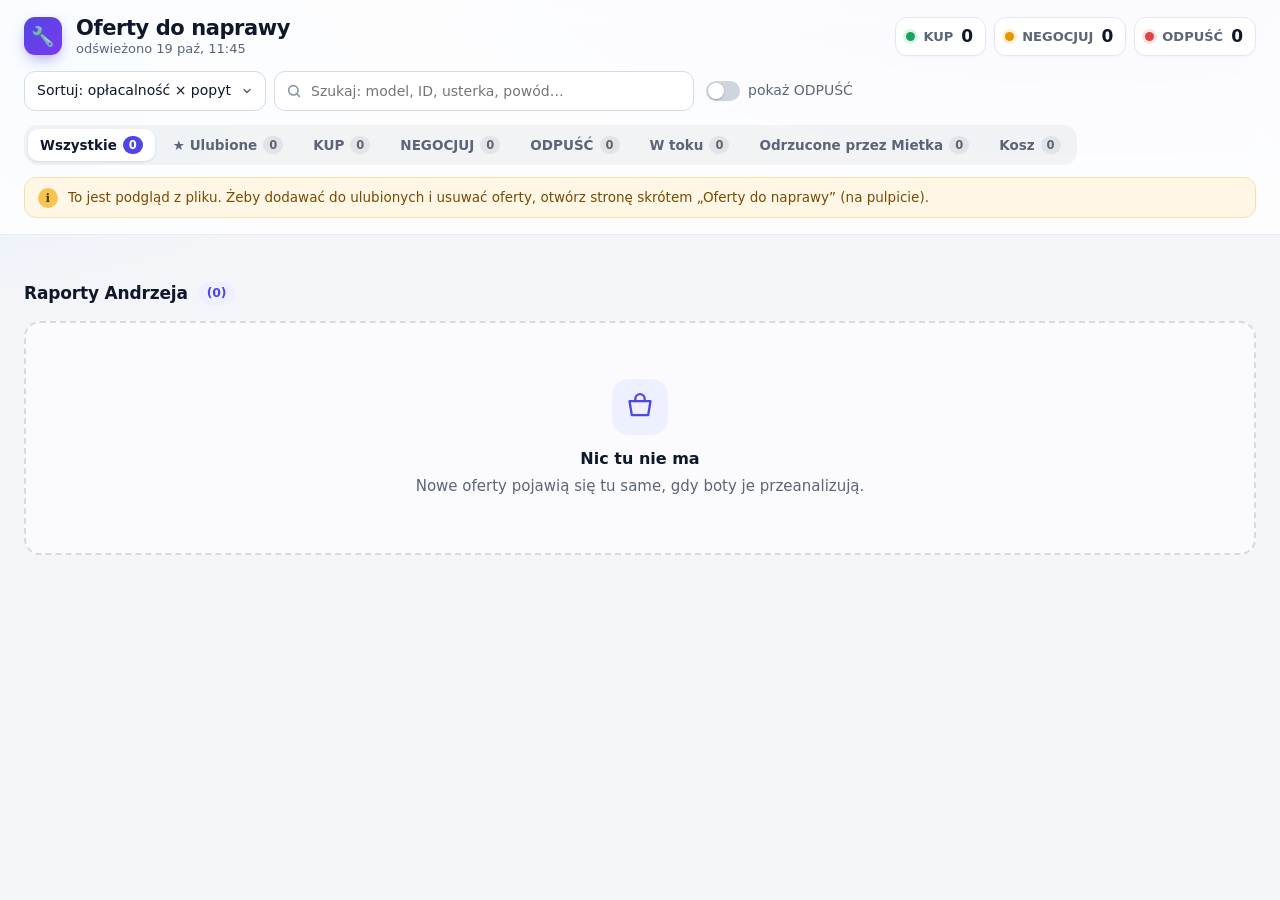
==== commit 707da008: "Odśwież wygląd strony ofert Nowy nagłówek z licznikami werdyktów, wyszukiwarka z ikoną, filtry jako " ====
--- a/oferty/oferty.html
+++ b/oferty/oferty.html
@@ -8,126 +8,188 @@
 <style>
   :root {
     color-scheme: light only;
-    --bg: #f3f4f6; --card: #ffffff; --fg: #111827; --muted: #4b5563; --line: #d6dae0; --soft: #f1f3f6;
-    --accent: #1d5fd1; --good: #137a3f; --good-bg: #dcf3e5; --warn: #8a5300; --warn-bg: #fdecc8;
-    --bad: #b42323; --bad-bg: #fde2e2; --info: #1d4fb0; --info-bg: #e0eafc; --none-bg: #e7e9ed; --star: #e0a100;
-    --shadow: 0 1px 2px rgba(0,0,0,.05), 0 4px 14px rgba(0,0,0,.06); --radius: 12px;
+    --bg: #f4f5f9; --card: #ffffff; --fg: #0f172a; --muted: #5b6577; --line: #e3e7ee; --soft: #f3f5f9;
+    --accent: #4f46e5; --accent-2: #7c3aed; --accent-soft: #eef0ff;
+    --good: #0f7a42; --good-bg: #dcf5e7; --warn: #8a5300; --warn-bg: #fff1d1;
+    --bad: #c02626; --bad-bg: #fde4e4; --info: #1d4fb0; --info-bg: #e3ecfd; --none-bg: #eceef2; --star: #f0a500;
+    --shadow: 0 1px 2px rgba(15,23,42,.04), 0 6px 20px -6px rgba(15,23,42,.10);
+    --shadow-hover: 0 2px 4px rgba(15,23,42,.05), 0 18px 40px -12px rgba(79,70,229,.28);
+    --radius: 16px;
   }
   * { box-sizing: border-box; }
   html { background: var(--bg); }
-  body { margin: 0; background: var(--bg); color: var(--fg); font: 15px/1.5 "Segoe UI", system-ui, -apple-system, Roboto, sans-serif; }
+  body { margin: 0; background: radial-gradient(1200px 500px at 85% -10%, #e8e6ff 0%, transparent 60%), radial-gradient(900px 400px at -10% 10%, #e3f0ff 0%, transparent 55%), var(--bg); background-attachment: fixed; color: var(--fg); font: 15px/1.5 "Inter", "Segoe UI", system-ui, -apple-system, Roboto, sans-serif; -webkit-font-smoothing: antialiased; min-height: 100vh; }
   a { color: var(--accent); }
   button { font: inherit; }
-  header { position: sticky; top: 0; z-index: 5; background: #fff; border-bottom: 1px solid var(--line); box-shadow: 0 1px 6px rgba(0,0,0,.04); }
-  .wrap { max-width: 1400px; margin: 0 auto; padding: 14px 20px; }
-  .top { display: flex; flex-wrap: wrap; align-items: center; gap: 6px 16px; }
-  h1 { font-size: 22px; margin: 0; }
-  .sub { color: var(--muted); font-size: 13.5px; }
+  ::selection { background: #c7c4ff; }
+  header { position: sticky; top: 0; z-index: 5; background: rgba(255,255,255,.78); backdrop-filter: saturate(1.6) blur(14px); -webkit-backdrop-filter: saturate(1.6) blur(14px); border-bottom: 1px solid rgba(15,23,42,.07); }
+  .wrap { max-width: 1400px; margin: 0 auto; padding: 16px 24px; }
+  main .wrap { padding-bottom: 60px; }
+  .top { display: flex; flex-wrap: wrap; align-items: center; gap: 8px 14px; }
+  .logo { width: 38px; height: 38px; border-radius: 11px; display: grid; place-items: center; color: #fff; font-size: 19px; background: linear-gradient(135deg, var(--accent), var(--accent-2)); box-shadow: 0 6px 16px -4px rgba(79,70,229,.55); flex: none; }
+  .ttl { display: flex; flex-direction: column; line-height: 1.2; }
+  h1 { font-size: 21px; margin: 0; font-weight: 800; letter-spacing: -.02em; }
+  .sub { color: var(--muted); font-size: 13px; }
   .stats { display: flex; gap: 8px; flex-wrap: wrap; margin-left: auto; }
-  .tools { display: flex; flex-wrap: wrap; gap: 8px; align-items: center; margin-top: 12px; }
-  select, input[type=search] { font: inherit; color: var(--fg); background: #fff; border: 1px solid #b9bfc8; border-radius: 8px; padding: 7px 10px; }
-  input[type=search] { min-width: 220px; flex: 1 1 220px; max-width: 360px; }
-  .chip { display: inline-flex; align-items: center; gap: 5px; border: 1px solid #b9bfc8; background: #fff; color: var(--fg); border-radius: 999px; padding: 5px 13px; font-size: 14px; cursor: pointer; }
-  .chip:hover { border-color: var(--accent); }
-  .chip[aria-pressed=true] { background: var(--fg); color: #fff; border-color: var(--fg); }
-  .chip .n { font-size: 12px; opacity: .75; }
-  label.tog { display: inline-flex; gap: 6px; align-items: center; color: var(--muted); font-size: 14px; cursor: pointer; }
-  .note { background: var(--warn-bg); color: var(--warn); border-radius: 8px; padding: 8px 12px; margin-top: 10px; font-size: 14px; }
-  h2 { font-size: 16px; margin: 24px 0 12px; color: var(--fg); font-weight: 700; display: flex; align-items: center; gap: 8px; }
-  h2 .cnt { color: var(--muted); font-weight: 500; }
-  .grid { display: grid; grid-template-columns: repeat(auto-fill, minmax(270px, 1fr)); gap: 16px; }
-  .tile { position: relative; background: var(--card); border: 1px solid var(--line); border-radius: var(--radius); overflow: hidden; box-shadow: var(--shadow); display: flex; flex-direction: column; transition: transform .12s ease, border-color .12s ease; }
-  .tile:hover { transform: translateY(-2px); border-color: var(--accent); }
+  .stat { display: inline-flex; align-items: center; gap: 8px; background: #fff; border: 1px solid var(--line); border-radius: 12px; padding: 6px 12px 6px 10px; font-size: 13px; color: var(--muted); font-weight: 600; box-shadow: 0 1px 2px rgba(15,23,42,.04); }
+  .stat b { font-size: 17px; color: var(--fg); font-weight: 800; }
+  .stat .dot { width: 9px; height: 9px; border-radius: 50%; }
+  .stat.KUP .dot { background: #19a35b; box-shadow: 0 0 0 3px var(--good-bg); }
+  .stat.NEGOCJUJ .dot { background: #e69500; box-shadow: 0 0 0 3px var(--warn-bg); }
+  .stat.ODPUSC .dot { background: #e04444; box-shadow: 0 0 0 3px var(--bad-bg); }
+  .tools { display: flex; flex-wrap: wrap; gap: 8px; align-items: center; margin-top: 14px; }
+  select, input[type=search] { font: inherit; font-size: 14px; color: var(--fg); background: #fff; border: 1px solid #d5dae3; border-radius: 11px; padding: 8px 12px; height: 40px; transition: border-color .15s, box-shadow .15s; }
+  select { padding-right: 34px; appearance: none; -webkit-appearance: none; cursor: pointer; background: #fff url("data:image/svg+xml,%3Csvg xmlns='http://www.w3.org/2000/svg' width='12' height='12' viewBox='0 0 24 24' fill='none' stroke='%235b6577' stroke-width='3' stroke-linecap='round' stroke-linejoin='round'%3E%3Cpath d='m6 9 6 6 6-6'/%3E%3C/svg%3E") no-repeat right 12px center; }
+  select:focus, input[type=search]:focus { outline: none; border-color: var(--accent); box-shadow: 0 0 0 4px rgba(79,70,229,.15); }
+  .search { position: relative; flex: 1 1 240px; max-width: 420px; display: flex; }
+  .search svg { position: absolute; left: 12px; top: 50%; transform: translateY(-50%); color: #8b94a5; pointer-events: none; }
+  .search input { width: 100%; padding-left: 36px; }
+  .chips { display: flex; flex-wrap: wrap; gap: 6px; background: rgba(15,23,42,.045); padding: 4px; border-radius: 14px; }
+  .chip { display: inline-flex; align-items: center; gap: 6px; border: 0; background: transparent; color: var(--muted); border-radius: 10px; padding: 6px 12px; font-size: 13.5px; font-weight: 600; cursor: pointer; transition: background .15s, color .15s; }
+  .chip:hover { background: rgba(255,255,255,.8); color: var(--fg); }
+  .chip[aria-pressed=true] { background: #fff; color: var(--fg); box-shadow: 0 1px 3px rgba(15,23,42,.12); }
+  .chip .n { font-size: 11.5px; font-weight: 700; min-width: 20px; padding: 0 6px; height: 18px; line-height: 18px; text-align: center; border-radius: 999px; background: rgba(15,23,42,.07); color: var(--muted); }
+  .chip[aria-pressed=true] .n { background: var(--accent); color: #fff; }
+  label.tog { display: inline-flex; gap: 8px; align-items: center; color: var(--muted); font-size: 14px; cursor: pointer; user-select: none; padding: 0 4px; }
+  label.tog input { appearance: none; -webkit-appearance: none; width: 34px; height: 20px; border-radius: 999px; background: #cfd5df; position: relative; cursor: pointer; transition: background .15s; margin: 0; }
+  label.tog input::after { content: ""; position: absolute; left: 2px; top: 2px; width: 16px; height: 16px; border-radius: 50%; background: #fff; box-shadow: 0 1px 2px rgba(0,0,0,.25); transition: transform .15s; }
+  label.tog input:checked { background: var(--accent); }
+  label.tog input:checked::after { transform: translateX(14px); }
+  label.tog input:focus-visible { outline: 3px solid rgba(79,70,229,.35); outline-offset: 2px; }
+  .note { display: flex; gap: 10px; align-items: flex-start; background: #fff7e6; color: #7a4a00; border: 1px solid #f6dfa9; border-radius: 12px; padding: 9px 13px; margin-top: 12px; font-size: 13.5px; }
+  .note::before { content: "ℹ"; flex: none; width: 20px; height: 20px; border-radius: 50%; background: #f5c451; color: #5a3600; display: grid; place-items: center; font-weight: 800; font-size: 12px; margin-top: 1px; }
+  h2 { font-size: 17px; margin: 30px 0 14px; color: var(--fg); font-weight: 800; letter-spacing: -.01em; display: flex; align-items: center; gap: 10px; }
+  h2 .cnt { color: var(--accent); background: var(--accent-soft); font-weight: 700; font-size: 12.5px; padding: 2px 9px; border-radius: 999px; }
+  .grid { display: grid; grid-template-columns: repeat(auto-fill, minmax(280px, 1fr)); gap: 18px; }
+  .tile { position: relative; background: var(--card); border: 1px solid var(--line); border-radius: var(--radius); overflow: hidden; box-shadow: var(--shadow); display: flex; flex-direction: column; transition: transform .18s ease, box-shadow .18s ease, border-color .18s ease; animation: rise .35s ease both; }
+  .tile:hover { transform: translateY(-4px); box-shadow: var(--shadow-hover); border-color: #cfd0fb; }
+  .tile::after { content: ""; position: absolute; left: 0; right: 0; top: 0; height: 4px; z-index: 3; background: var(--tone, transparent); }
+  .tile.t-KUP { --tone: linear-gradient(90deg, #19a35b, #4ccf8a); }
+  .tile.t-NEGOCJUJ { --tone: linear-gradient(90deg, #e69500, #f7c95b); }
+  .tile.t-ODPUSC, .tile.t-odrzucona { --tone: linear-gradient(90deg, #e04444, #f08a8a); }
+  .tile.t-toku { --tone: linear-gradient(90deg, #3b6fe0, #8bb0ff); }
+  @keyframes rise { from { opacity: 0; transform: translateY(8px); } to { opacity: 1; transform: none; } }
+  @media (prefers-reduced-motion: reduce) { .tile { animation: none; transition: none; } .tile:hover { transform: none; } }
   .tile .open { all: unset; cursor: pointer; display: flex; flex-direction: column; flex: 1; }
-  .tile .open:focus-visible { outline: 3px solid var(--accent); outline-offset: -3px; }
-  .tile.dim .ph img { filter: grayscale(.6); }
-  .ph { position: relative; aspect-ratio: 4 / 3; background: var(--soft); overflow: hidden; }
-  .ph img { width: 100%; height: 100%; object-fit: cover; display: block; }
-  .ph .noimg { position: absolute; inset: 0; display: grid; place-items: center; color: var(--muted); font-size: 14px; }
-  .ph .badges { position: absolute; left: 8px; top: 8px; right: 48px; display: flex; flex-wrap: wrap; gap: 6px; }
-  .ph .count { position: absolute; right: 8px; bottom: 8px; background: rgba(0,0,0,.65); color: #fff; font-size: 12px; padding: 2px 8px; border-radius: 999px; }
-  .star { position: absolute; right: 8px; top: 8px; z-index: 2; width: 36px; height: 36px; border-radius: 50%; border: 0; background: rgba(255,255,255,.95); box-shadow: 0 1px 4px rgba(0,0,0,.25); font-size: 20px; line-height: 36px; color: #9aa1ab; cursor: pointer; padding: 0; }
+  .tile .open:focus-visible { outline: 3px solid var(--accent); outline-offset: -3px; border-radius: var(--radius); }
+  .tile.dim { opacity: .82; }
+  .tile.dim .ph img { filter: grayscale(.7); }
+  .ph { position: relative; aspect-ratio: 4 / 3; background: linear-gradient(135deg, #eef1f7, #e2e6f0); overflow: hidden; }
+  .ph img { width: 100%; height: 100%; object-fit: cover; display: block; transition: transform .4s ease; }
+  .tile:hover .ph img { transform: scale(1.04); }
+  .ph:has(img)::after { content: ""; position: absolute; inset: auto 0 0 0; height: 40%; background: linear-gradient(transparent, rgba(15,23,42,.35)); pointer-events: none; }
+  .ph .noimg { position: absolute; inset: 0; display: flex; flex-direction: column; gap: 6px; align-items: center; justify-content: center; color: #8b94a5; font-size: 13px; }
+  .ph .noimg svg { opacity: .7; }
+  .ph .badges { position: absolute; left: 10px; top: 12px; right: 54px; z-index: 1; display: flex; flex-wrap: wrap; gap: 6px; }
+  .ph .count { position: absolute; right: 10px; bottom: 10px; z-index: 1; background: rgba(15,23,42,.6); backdrop-filter: blur(6px); color: #fff; font-size: 12px; font-weight: 600; padding: 3px 9px; border-radius: 999px; }
+  .star { position: absolute; right: 10px; top: 12px; z-index: 4; width: 36px; height: 36px; border-radius: 50%; border: 0; background: rgba(255,255,255,.92); backdrop-filter: blur(6px); box-shadow: 0 2px 8px rgba(15,23,42,.2); font-size: 19px; line-height: 36px; color: #a3abb8; cursor: pointer; padding: 0; transition: transform .15s; }
   .star.on { color: var(--star); }
-  .star:hover { transform: scale(1.08); }
-  .star[disabled] { cursor: not-allowed; opacity: .8; }
-  .badge { display: inline-block; font-size: 12.5px; font-weight: 700; padding: 3px 10px; border-radius: 999px; white-space: nowrap; border: 1px solid rgba(0,0,0,.06); }
-  .ph .badge { box-shadow: 0 1px 3px rgba(0,0,0,.18); }
+  .star:hover { transform: scale(1.1); }
+  .star[disabled] { cursor: not-allowed; }
+  .star[disabled]:hover { transform: none; }
+  .badge { display: inline-flex; align-items: center; font-size: 11.5px; font-weight: 750; letter-spacing: .02em; padding: 3px 10px; border-radius: 999px; white-space: nowrap; border: 1px solid rgba(15,23,42,.06); }
+  .ph .badge { box-shadow: 0 2px 6px rgba(15,23,42,.15); border-color: rgba(255,255,255,.6); }
   .v-KUP { background: var(--good-bg); color: var(--good); }
   .v-NEGOCJUJ { background: var(--warn-bg); color: var(--warn); }
   .v-ODPUSC { background: var(--bad-bg); color: var(--bad); }
   .v-TOKU { background: var(--info-bg); color: var(--info); }
   .v-ODRZ { background: var(--bad-bg); color: var(--bad); }
   .v-KOSZ { background: var(--none-bg); color: var(--muted); }
+  .v-RYNEK { background: #fff4d6; color: #805400; }
   .d-szybki { background: var(--good-bg); color: var(--good); }
   .d-sredni { background: var(--info-bg); color: var(--info); }
   .d-wolny { background: var(--bad-bg); color: var(--bad); }
   .d-brak { background: var(--none-bg); color: var(--muted); }
-  .body { padding: 12px 14px 14px; display: flex; flex-direction: column; gap: 8px; flex: 1; }
-  .title { font-weight: 650; font-size: 15.5px; line-height: 1.35; display: -webkit-box; -webkit-line-clamp: 2; -webkit-box-orient: vertical; overflow: hidden; min-height: 2.7em; }
-  .money { display: flex; align-items: baseline; gap: 10px; flex-wrap: wrap; }
-  .profit { font-size: 24px; font-weight: 800; letter-spacing: -.01em; }
+  .body { padding: 14px 16px 14px; display: flex; flex-direction: column; gap: 10px; flex: 1; }
+  .title { font-weight: 700; font-size: 15.5px; line-height: 1.35; letter-spacing: -.005em; display: -webkit-box; -webkit-line-clamp: 2; -webkit-box-orient: vertical; overflow: hidden; min-height: 2.7em; }
+  .money { display: flex; align-items: center; gap: 10px; flex-wrap: wrap; }
+  .profit { font-size: 26px; font-weight: 850; letter-spacing: -.025em; line-height: 1.1; }
+  .profit.budget { font-size: 15px; font-weight: 700; color: var(--info); background: var(--info-bg); padding: 5px 11px; border-radius: 10px; letter-spacing: 0; }
   .pos { color: var(--good); } .neg { color: var(--bad); }
-  .roi { color: var(--fg); font-weight: 600; background: var(--soft); border-radius: 6px; padding: 1px 7px; font-size: 14px; }
-  .facts { display: grid; grid-template-columns: auto 1fr; gap: 3px 10px; font-size: 14px; }
-  .facts dt { color: var(--muted); }
-  .facts dd { margin: 0; font-weight: 600; }
-  .foot { color: var(--muted); font-size: 13px; margin-top: auto; }
-  .reason { background: var(--bad-bg); color: #7a1515; border-radius: 8px; padding: 7px 10px; font-size: 13.5px; }
-  .risk { display: inline-flex; gap: 2px; vertical-align: -1px; margin-left: 4px; }
-  .risk i { width: 6px; height: 11px; border-radius: 2px; background: #d9dde3; display: inline-block; }
-  .risk i.on { background: #d88a00; } .risk.hi i.on { background: var(--bad); } .risk.lo i.on { background: var(--good); }
-  .empty { color: var(--muted); padding: 30px 0; text-align: center; }
+  .roi { color: var(--accent); font-weight: 700; background: var(--accent-soft); border-radius: 8px; padding: 2px 8px; font-size: 13px; }
+  .facts { display: grid; grid-template-columns: auto 1fr; gap: 0; font-size: 13.5px; margin: 0; border-top: 1px dashed var(--line); padding-top: 4px; }
+  .facts dt, .facts dd { padding: 5px 0; border-bottom: 1px dashed var(--line); }
+  .facts dt:last-of-type, .facts dd:last-of-type { border-bottom: 0; }
+  .facts dt { color: var(--muted); padding-right: 12px; }
+  .facts dd { margin: 0; font-weight: 650; text-align: right; }
+  .foot { display: flex; align-items: center; gap: 6px; color: var(--muted); font-size: 12.5px; margin-top: auto; padding-top: 4px; }
+  .foot .portal { font-weight: 700; color: var(--fg); background: var(--soft); border: 1px solid var(--line); padding: 1px 7px; border-radius: 6px; font-size: 11.5px; }
+  .reason { background: var(--bad-bg); color: #7a1515; border-radius: 10px; padding: 8px 11px; font-size: 13px; }
+  .risk { display: inline-flex; gap: 2px; vertical-align: -1px; margin-left: 6px; }
+  .risk i { width: 5px; height: 11px; border-radius: 2px; background: #dde1e8; display: inline-block; }
+  .risk i.on { background: #e69500; } .risk.hi i.on { background: var(--bad); } .risk.lo i.on { background: #19a35b; }
+  .empty { color: var(--muted); padding: 56px 20px; text-align: center; background: rgba(255,255,255,.6); border: 2px dashed #d5dae3; border-radius: var(--radius); }
+  .empty .ico { width: 56px; height: 56px; margin: 0 auto 12px; border-radius: 16px; display: grid; place-items: center; background: var(--accent-soft); color: var(--accent); }
+  .empty b { display: block; color: var(--fg); font-size: 16px; margin-bottom: 4px; }
   /* szczegóły */
-  dialog { border: none; padding: 0; border-radius: 14px; width: min(1120px, 96vw); max-height: 92vh; overflow: hidden; background: #fff; color: var(--fg); box-shadow: 0 20px 60px rgba(0,0,0,.35); }
-  dialog::backdrop { background: rgba(17,24,39,.55); }
-  .dlg { display: grid; grid-template-columns: minmax(0, 1fr) minmax(0, 1fr); grid-template-rows: 100%; height: min(92vh, 880px); }
-  .gal { background: #111; display: flex; flex-direction: column; min-height: 0; }
+  dialog { border: none; padding: 0; border-radius: 20px; width: min(1160px, 96vw); max-height: 92vh; overflow: hidden; background: #fff; color: var(--fg); box-shadow: 0 30px 80px -10px rgba(15,23,42,.5); }
+  dialog[open] { animation: pop .2s ease; }
+  @keyframes pop { from { opacity: 0; transform: translateY(10px) scale(.98); } to { opacity: 1; transform: none; } }
+  dialog::backdrop { background: rgba(15,23,42,.55); backdrop-filter: blur(4px); }
+  .dlg { display: grid; grid-template-columns: minmax(0, 1fr) minmax(0, 1fr); grid-template-rows: 100%; height: min(92vh, 900px); }
+  .gal { background: #0b0f19; display: flex; flex-direction: column; min-height: 0; }
   .gal .main { position: relative; flex: 1; min-height: 0; display: grid; place-items: center; }
   .gal .main img { max-width: 100%; max-height: 100%; object-fit: contain; display: block; }
-  .gal .nav { position: absolute; top: 50%; transform: translateY(-50%); background: rgba(255,255,255,.85); color: #111; border: 0; width: 40px; height: 40px; border-radius: 50%; font-size: 22px; cursor: pointer; }
-  .gal .prev { left: 10px; } .gal .next { right: 10px; }
-  .thumbs { display: flex; gap: 6px; padding: 8px; overflow-x: auto; background: #1b1b1b; }
-  .thumbs img { width: 64px; height: 48px; object-fit: cover; border-radius: 5px; opacity: .6; cursor: pointer; border: 2px solid transparent; flex: none; }
-  .thumbs img.on { opacity: 1; border-color: #fff; }
-  .info { overflow-y: auto; min-height: 0; padding: 20px 22px 24px; }
-  .info h3 { margin: 0 0 8px; font-size: 19px; line-height: 1.3; padding-right: 36px; }
-  .close { position: absolute; right: 12px; top: 10px; z-index: 3; background: #fff; color: var(--fg); border: 1px solid var(--line); width: 34px; height: 34px; border-radius: 50%; font-size: 19px; cursor: pointer; }
-  .row { display: flex; flex-wrap: wrap; gap: 7px; align-items: center; margin: 8px 0; }
-  .btn { display: inline-flex; align-items: center; gap: 6px; background: var(--accent); color: #fff; text-decoration: none; padding: 7px 14px; border-radius: 8px; font-weight: 600; font-size: 14px; border: 1px solid var(--accent); cursor: pointer; }
-  .btn.ghost { background: #fff; color: var(--fg); border-color: #b9bfc8; }
+  .gal .nav { position: absolute; top: 50%; transform: translateY(-50%); background: rgba(255,255,255,.14); backdrop-filter: blur(8px); color: #fff; border: 1px solid rgba(255,255,255,.25); width: 44px; height: 44px; border-radius: 50%; font-size: 24px; line-height: 1; cursor: pointer; transition: background .15s; }
+  .gal .nav:hover { background: rgba(255,255,255,.3); }
+  .gal .prev { left: 14px; } .gal .next { right: 14px; }
+  .thumbs { display: flex; gap: 8px; padding: 10px; overflow-x: auto; background: #070a12; }
+  .thumbs img { width: 66px; height: 50px; object-fit: cover; border-radius: 8px; opacity: .5; cursor: pointer; border: 2px solid transparent; flex: none; transition: opacity .15s; }
+  .thumbs img:hover { opacity: .85; }
+  .thumbs img.on { opacity: 1; border-color: #a5b4fc; }
+  .info { overflow-y: auto; min-height: 0; padding: 24px 26px 28px; }
+  .info h3 { margin: 0 0 10px; font-size: 21px; line-height: 1.3; letter-spacing: -.015em; padding-right: 40px; }
+  .close { position: absolute; right: 14px; top: 14px; z-index: 3; background: #fff; color: var(--fg); border: 1px solid var(--line); width: 36px; height: 36px; border-radius: 50%; font-size: 20px; line-height: 1; cursor: pointer; box-shadow: 0 2px 8px rgba(15,23,42,.12); transition: transform .15s; }
+  .close:hover { transform: rotate(90deg); }
+  .row { display: flex; flex-wrap: wrap; gap: 8px; align-items: center; margin: 10px 0; }
+  .btn { display: inline-flex; align-items: center; gap: 6px; background: linear-gradient(135deg, var(--accent), var(--accent-2)); color: #fff; text-decoration: none; padding: 8px 15px; border-radius: 10px; font-weight: 650; font-size: 14px; border: 1px solid transparent; cursor: pointer; box-shadow: 0 4px 12px -4px rgba(79,70,229,.6); transition: transform .15s, box-shadow .15s; }
+  .btn:hover { transform: translateY(-1px); }
+  .btn.ghost { background: #fff; color: var(--fg); border-color: #d5dae3; box-shadow: none; }
   .btn.ghost.on { color: var(--warn); border-color: var(--star); background: #fff8e1; }
-  .btn.danger { background: #fff; color: var(--bad); border-color: #e6a3a3; }
-  .btn[disabled] { opacity: .55; cursor: not-allowed; }
-  .why { background: var(--soft); border-left: 4px solid var(--accent); border-radius: 8px; padding: 10px 12px; margin: 10px 0; }
+  .btn.danger { background: #fff; color: var(--bad); border-color: #f0b7b7; box-shadow: none; }
+  .btn[disabled] { opacity: .5; cursor: not-allowed; transform: none; }
+  .why { background: var(--soft); border-left: 4px solid var(--accent); border-radius: 10px; padding: 11px 14px; margin: 12px 0; font-size: 14.5px; }
   .why.bad { border-left-color: var(--bad); background: var(--bad-bg); }
-  .kpis { display: grid; grid-template-columns: repeat(auto-fill, minmax(140px, 1fr)); gap: 8px; margin: 14px 0; }
-  .kpi { background: var(--soft); border: 1px solid #e3e6ea; border-radius: 10px; padding: 8px 11px; }
-  .kpi .l { color: var(--muted); font-size: 12.5px; }
-  .kpi .v { font-size: 18px; font-weight: 750; margin-top: 1px; }
-  .sec { margin-top: 20px; }
-  .sec > h4 { margin: 0 0 8px; font-size: 15px; color: var(--fg); }
+  .kpis { display: grid; grid-template-columns: repeat(auto-fill, minmax(150px, 1fr)); gap: 10px; margin: 16px 0; }
+  .kpi { background: linear-gradient(180deg, #fff, var(--soft)); border: 1px solid var(--line); border-radius: 12px; padding: 10px 13px; }
+  .kpi .l { color: var(--muted); font-size: 12.5px; font-weight: 600; }
+  .kpi .v { font-size: 19px; font-weight: 800; margin-top: 2px; letter-spacing: -.01em; }
+  .sec { margin-top: 24px; }
+  .sec > h4 { margin: 0 0 10px; font-size: 13px; color: var(--muted); text-transform: uppercase; letter-spacing: .05em; font-weight: 750; display: flex; align-items: center; gap: 8px; }
+  .sec > h4::after { content: ""; flex: 1; height: 1px; background: var(--line); }
   table { border-collapse: collapse; width: 100%; font-size: 14px; }
-  th, td { text-align: left; padding: 7px 8px; border-bottom: 1px solid #e3e6ea; vertical-align: top; }
-  th { color: var(--muted); font-weight: 600; font-size: 13px; background: var(--soft); }
+  th, td { text-align: left; padding: 8px 10px; border-bottom: 1px solid #edf0f4; vertical-align: top; }
+  th { color: var(--muted); font-weight: 650; font-size: 12.5px; background: var(--soft); }
+  th:first-child { border-top-left-radius: 8px; } th:last-child { border-top-right-radius: 8px; }
   td.n, th.n { text-align: right; white-space: nowrap; }
-  tr.best td { background: var(--good-bg); font-weight: 600; }
+  tr.best td { background: var(--good-bg); font-weight: 650; }
   .kv td:first-child { white-space: nowrap; color: var(--muted); width: 1%; }
   .kv td.n { white-space: normal; }
   .tbl { overflow-x: auto; }
-  .desc { white-space: pre-wrap; background: var(--soft); border-radius: 10px; padding: 10px 12px; max-height: 260px; overflow-y: auto; font-size: 14px; }
+  .info ul { padding-left: 20px; margin: 6px 0; }
+  .info li { margin: 3px 0; }
+  .desc { white-space: pre-wrap; background: var(--soft); border: 1px solid var(--line); border-radius: 12px; padding: 12px 14px; max-height: 260px; overflow-y: auto; font-size: 14px; }
   .md { font-size: 14.5px; }
   .md h4 { font-size: 15px; margin: 14px 0 6px; }
   .md table { margin: 8px 0; }
   .md code { background: var(--soft); padding: 1px 5px; border-radius: 4px; }
   .small { color: var(--muted); font-size: 13px; }
   .warn { color: var(--warn); }
-  .toast { position: fixed; left: 50%; bottom: 22px; transform: translateX(-50%); background: #111827; color: #fff; padding: 10px 16px; border-radius: 10px; font-size: 14px; z-index: 50; box-shadow: 0 6px 20px rgba(0,0,0,.25); display: flex; gap: 12px; align-items: center; }
-  .toast button { background: none; border: 0; color: #93c5fd; font-weight: 700; cursor: pointer; }
+  .toast { position: fixed; left: 50%; bottom: 24px; transform: translateX(-50%); background: #0f172a; color: #fff; padding: 11px 18px; border-radius: 14px; font-size: 14px; z-index: 50; box-shadow: 0 12px 30px -6px rgba(15,23,42,.45); display: flex; gap: 14px; align-items: center; animation: pop .2s ease; }
+  .toast[hidden] { display: none; }
+  .toast button { background: none; border: 0; color: #a5b4fc; font-weight: 700; cursor: pointer; }
   @media (max-width: 820px) {
     .dlg { grid-template-columns: minmax(0, 1fr); grid-template-rows: auto auto; height: auto; max-height: 92vh; overflow-y: auto; }
     .info { overflow: visible; }
     .gal .main { min-height: 240px; }
     .gal .main img { max-height: 46vh; }
+  }
+  @media (max-width: 600px) {
+    header { position: static; }
+    .wrap { padding: 12px 16px; }
+    .stats { margin-left: 0; width: 100%; }
+    .search { max-width: none; }
+    .grid { grid-template-columns: minmax(0, 1fr); }
   }
 </style>
 </head>
@@ -135,8 +197,8 @@
 <header>
   <div class="wrap">
     <div class="top">
-      <h1>Oferty do naprawy</h1>
-      <span class="sub" id="gen"></span>
+      <div class="logo" aria-hidden="true">🔧</div>
+      <div class="ttl"><h1>Oferty do naprawy</h1><span class="sub" id="gen"></span></div>
       <div class="stats" id="stats"></div>
     </div>
     <div class="tools">
@@ -149,10 +211,10 @@
         <option value="price">Sortuj: najtańsze</option>
         <option value="new">Sortuj: najnowsze</option>
       </select>
-      <input type="search" id="q" placeholder="Szukaj: model, ID, usterka, powód…">
+      <div class="search"><svg width="16" height="16" viewBox="0 0 24 24" fill="none" stroke="currentColor" stroke-width="2.5" stroke-linecap="round" aria-hidden="true"><circle cx="11" cy="11" r="7"/><path d="m20 20-3.5-3.5"/></svg><input type="search" id="q" placeholder="Szukaj: model, ID, usterka, powód…"></div>
       <label class="tog"><input type="checkbox" id="showSkip"> pokaż ODPUŚĆ</label>
     </div>
-    <div class="tools" id="vf"></div>
+    <div class="tools"><div class="chips" id="vf"></div></div>
     <div id="modeNote"></div>
   </div>
 </header>
@@ -272,6 +334,9 @@
   const starBtn = (x) => '<button class="star' + (x.fav ? ' on' : '') + '" data-star="' + esc(x.id) + '" title="' +
     (LIVE ? (x.fav ? 'Usuń z ulubionych' : 'Dodaj do ulubionych') : 'Ulubione działają po otwarciu skrótem „Oferty do naprawy”') + '"' + (LIVE ? '' : ' disabled') + '>' + (x.fav ? '★' : '☆') + '</button>';
 
+  const NOIMG = '<svg width="34" height="34" viewBox="0 0 24 24" fill="none" stroke="currentColor" stroke-width="1.6" stroke-linecap="round" stroke-linejoin="round" aria-hidden="true"><rect x="3" y="5" width="18" height="14" rx="2.5"/><circle cx="9" cy="10" r="1.6"/><path d="m21 16-5-5-8 8"/></svg>';
+  const EMPTY = '<svg width="28" height="28" viewBox="0 0 24 24" fill="none" stroke="currentColor" stroke-width="2" stroke-linecap="round" stroke-linejoin="round" aria-hidden="true"><path d="M3 7h18l-2 12H5L3 7Z"/><path d="M8 7V5a4 4 0 0 1 8 0v2"/></svg>';
+
   function tile(x) {
     const img = x.photos[0];
     let money;
@@ -279,24 +344,25 @@
       money = '<div class="money"><span class="profit ' + (x.profit >= 0 ? 'pos' : 'neg') + '">' + signed(x.profit) + '</span>' +
         (x.roi != null ? '<span class="roi">ROI ' + pct(x.roi) + '</span>' : '') + '</div>';
     } else if (num(x.sz.repair_budget_pln) != null) {
-      money = '<div class="money"><span class="profit" style="font-size:19px">Budżet na naprawę: ' + zl(x.sz.repair_budget_pln) + '</span></div>';
+      money = '<div class="money"><span class="profit budget">Budżet na naprawę: ' + zl(x.sz.repair_budget_pln) + '</span></div>';
     } else money = '';
     const facts = [['Zakup', zl(x.buy)]];
     if (x.r && num(x.r.cena_max) != null) facts.push(['Kup maks. za', zl(x.r.cena_max)]);
     if (x.status !== 'raport' && num(x.sz.used_median_pln) != null) facts.push(['Mediana ofert sprawnych', zl(x.sz.used_median_pln)]);
     if (x.risk != null) facts.push(['Ryzyko', x.risk + '/10' + riskBar(x.risk)]);
     if (x.best && x.best.nazwa) facts.push(['Wariant', esc(x.best.nazwa)]);
-    return '<article class="tile' + (x.vk === 'ODPUSC' || x.status === 'kosz' ? ' dim' : '') + '">' + starBtn(x) +
+    const tone = x.status === 'raport' ? (x.vk || '') : x.status === 'w toku' ? 'toku' : x.status === 'odrzucona' ? 'odrzucona' : '';
+    return '<article class="tile' + (tone ? ' t-' + tone : '') + (x.vk === 'ODPUSC' || x.status === 'kosz' ? ' dim' : '') + '">' + starBtn(x) +
       '<button class="open" data-id="' + esc(x.id) + '" aria-label="Szczegóły: ' + esc(x.title) + '">' +
       '<div class="ph">' + (img ? '<img loading="lazy" src="' + esc(img) + '" alt="" onerror="this.remove()">' : '') +
-      '<div class="noimg">' + (img ? '' : 'brak zdjęcia') + '</div>' +
-      '<div class="badges">' + statusBadge(x) + (x.r && x.r.rynek_uwagi ? '<span class="badge" style="background:#fff4d6;color:#805400">RYNEK DO WERYFIKACJI</span>' : '') + '<span class="badge ' + DEMAND[x.dk].cls + '">' + esc(DEMAND[x.dk].label) + '</span></div>' +
+      '<div class="noimg">' + (img ? '' : NOIMG + 'brak zdjęcia') + '</div>' +
+      '<div class="badges">' + statusBadge(x) + (x.r && x.r.rynek_uwagi ? '<span class="badge v-RYNEK">RYNEK DO WERYFIKACJI</span>' : '') + '<span class="badge ' + DEMAND[x.dk].cls + '">' + esc(DEMAND[x.dk].label) + '</span></div>' +
       (x.photos.length > 1 ? '<span class="count">' + x.photos.length + ' zdjęć</span>' : '') + '</div>' +
       '<div class="body"><div class="title">' + esc(x.title) + '</div>' + money +
       '<dl class="facts">' + facts.map(([k, v]) => '<dt>' + k + '</dt><dd>' + v + '</dd>').join('') + '</dl>' +
       (x.status === 'odrzucona' && x.odrz && x.odrz.powod ? '<div class="reason"><b>Mietek:</b> ' + esc(x.odrz.powod) + '</div>' : '') +
       (x.errors.length ? '<div class="small warn">Błąd danych: ' + esc(x.errors.join('; ')) + '</div>' : '') +
-      '<div class="foot">' + esc(x.portal) + ' · ' + esc(x.status === 'kosz' ? 'usunięto ' + when(x.deletedAt) : 'dodano ' + when(x.added)) + '</div>' +
+      '<div class="foot"><span class="portal">' + esc(x.portal) + '</span>' + esc(x.status === 'kosz' ? 'usunięto ' + when(x.deletedAt) : 'dodano ' + when(x.added)) + '</div>' +
       '</div></button></article>';
   }
 
@@ -313,7 +379,8 @@
 
   function section(title, list, extra) {
     return '<h2>' + title + ' <span class="cnt">(' + list.length + ')</span></h2>' + (extra || '') +
-      (list.length ? '<div class="grid">' + list.map(tile).join('') + '</div>' : '<div class="empty">Nic tu nie ma.</div>');
+      (list.length ? '<div class="grid">' + list.map(tile).join('') + '</div>' : '<div class="empty"><div class="ico">' + EMPTY + '</div><b>Nic tu nie ma</b>' +
+        (state.q.trim() ? 'Żadna oferta nie pasuje do „' + esc(state.q.trim()) + '”.' : 'Nowe oferty pojawią się tu same, gdy boty je przeanalizują.') + '</div>');
   }
 
   function render() {
@@ -340,8 +407,7 @@
     const c = { KUP: 0, NEGOCJUJ: 0, ODPUSC: 0 };
     for (const x of ALL) if (x.status === 'raport' && x.vk) c[x.vk]++;
     $('#gen').textContent = RAW.generated ? 'odświeżono ' + when(RAW.generated) : '';
-    $('#stats').innerHTML = '<span class="badge v-KUP">KUP ' + c.KUP + '</span><span class="badge v-NEGOCJUJ">NEGOCJUJ ' + c.NEGOCJUJ + '</span>' +
-      '<span class="badge v-ODPUSC">ODPUŚĆ ' + c.ODPUSC + '</span>';
+    $('#stats').innerHTML = Object.keys(c).map((k) => '<span class="stat ' + k + '"><span class="dot"></span>' + VERDICT[k].label + ' <b>' + c[k] + '</b></span>').join('');
     $('#vf').innerHTML = VIEWS.map(([k, l, f]) => '<button class="chip" data-v="' + k + '" aria-pressed="' + (state.view === k) + '">' + l +
       ' <span class="n">' + ALL.filter(f).length + '</span></button>').join('');
     $('#sort').value = state.sort;
